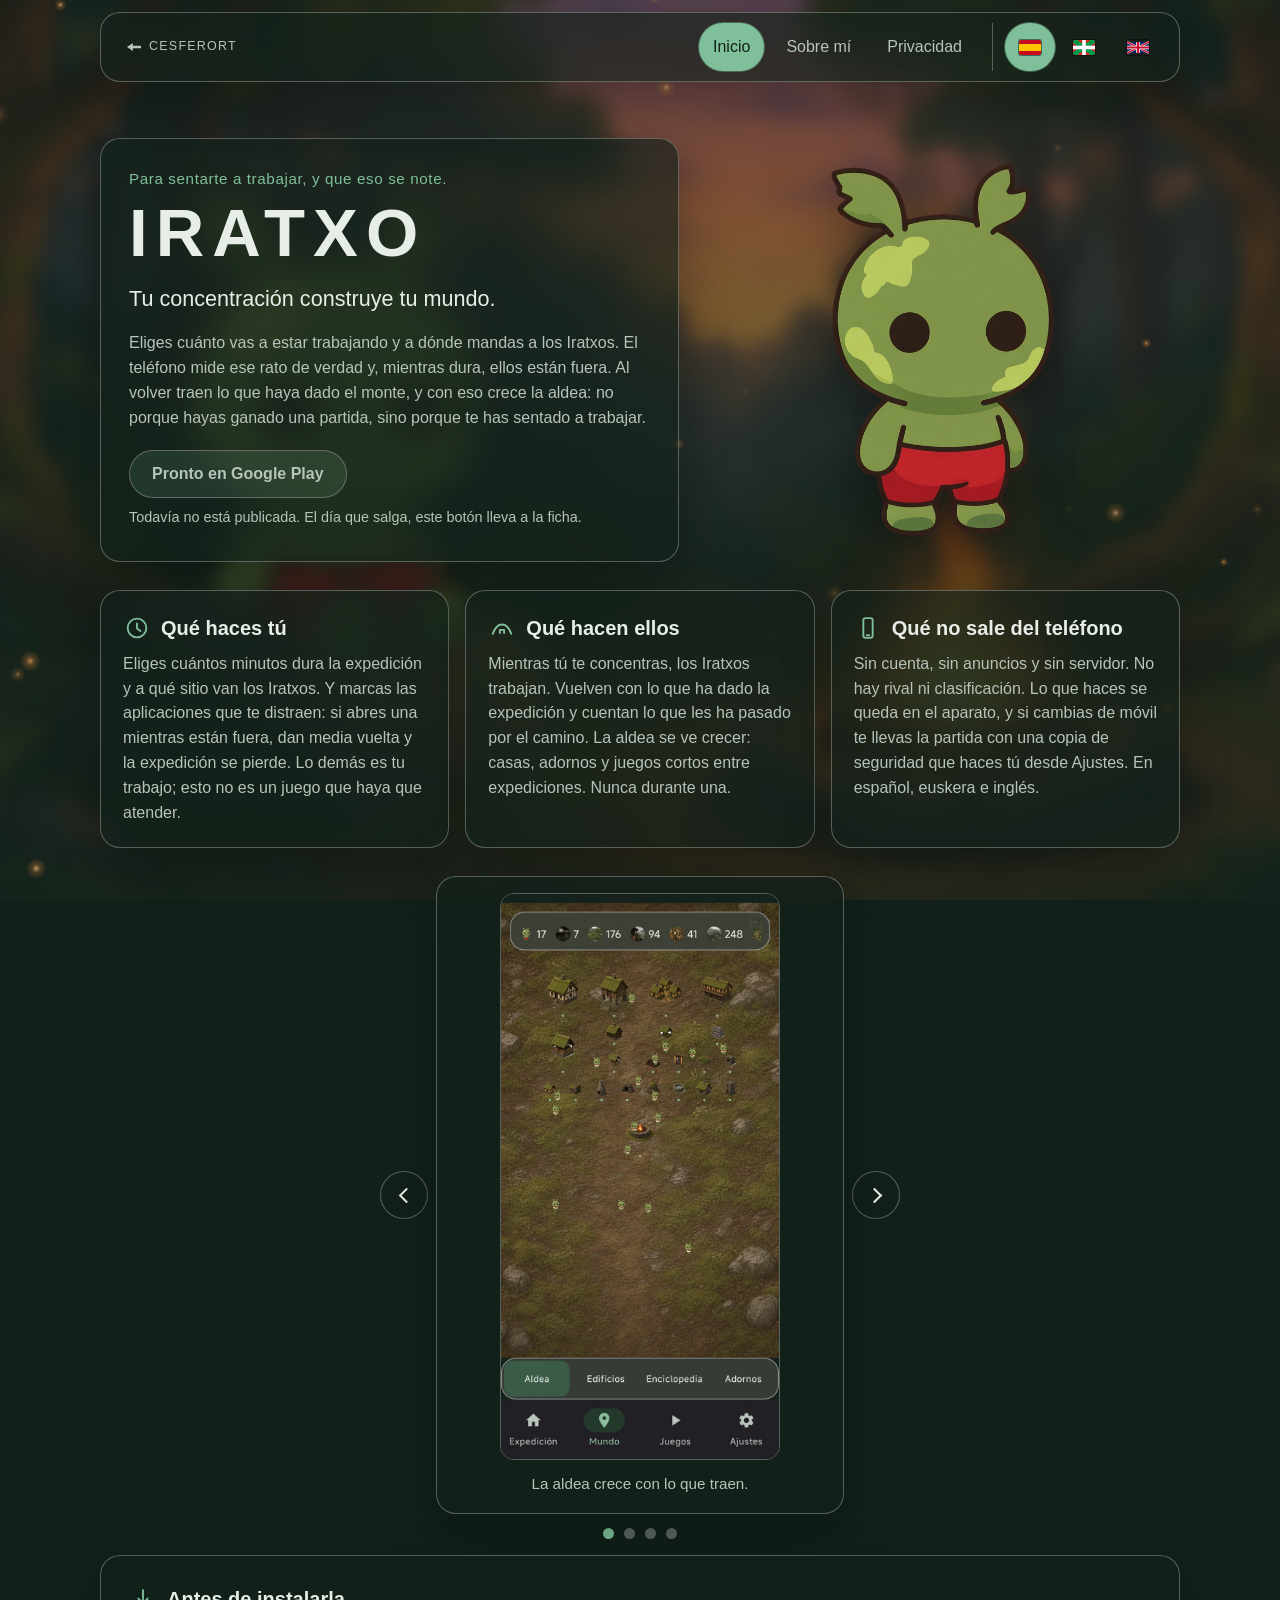
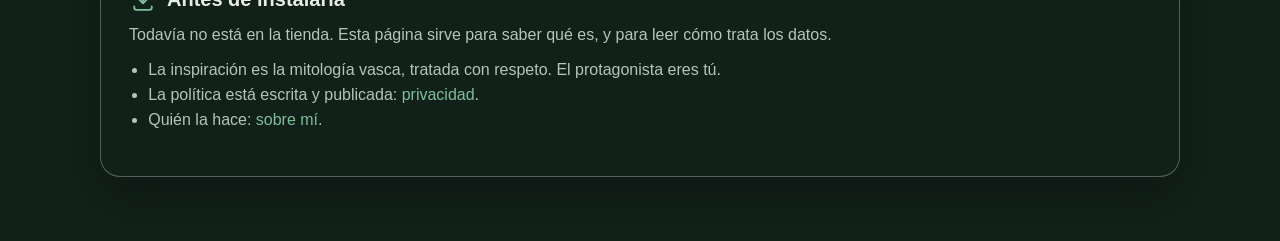
==== index.html @ 31bfb86c "La web de IRATXO, con una captura cada vez." ====
<!DOCTYPE html>
<html lang="es" translate="no">
<head>
  <meta charset="utf-8">
  <meta name="google" content="notranslate">
  <meta name="viewport" content="width=device-width, initial-scale=1">
  <title>IRATXO</title>
  <meta name="description" content="Eliges cuánto vas a trabajar y mandas a los Iratxos de expedición. IRATXO mide ese rato en el teléfono y la aldea crece con él. Sin cuentas, sin anuncios y sin servidor.">
  <link rel="canonical" href="https://cesferort.github.io/iratxo-site/">
  <meta property="og:type" content="website">
  <meta property="og:locale" content="es_ES">
  <meta property="og:title" content="IRATXO">
  <meta property="og:description" content="Eliges cuánto vas a trabajar y mandas a los Iratxos de expedición. IRATXO mide ese rato en el teléfono y la aldea crece con él. Sin cuentas, sin anuncios y sin servidor.">
  <meta property="og:url" content="https://cesferort.github.io/iratxo-site/">
  <meta property="og:image" content="https://cesferort.github.io/iratxo-site/art/share-2026-11.jpg">
  <meta property="og:image:width" content="1200">
  <meta property="og:image:height" content="630">
  <meta property="og:image:alt" content="Dos Iratxos junto a una hoguera, en el bosque.">
  <meta name="twitter:card" content="summary_large_image">
  <link rel="icon" href="art/favicon.png">
  <link rel="stylesheet" href="style.css">
</head>
<body>
  <div class="scene" aria-hidden="true"></div>
  <a class="skip" href="#contenido">Saltar al contenido</a>
  <header class="bar glass">
    <a class="home" href="https://cesferort.github.io/" target="_blank" rel="noopener">
      <span class="home-arrow" aria-hidden="true"></span>Cesferort
    </a>
    <input class="menu-check" id="menu-check" type="checkbox">
    <label class="menu-toggle" for="menu-check"><span class="visually-hidden">Menú</span><span class="burger" aria-hidden="true"></span></label>
    <nav class="nav" aria-label="Páginas">
      <a href="index.html" aria-current="page">Inicio</a>
      <a href="about/es.html">Sobre mí</a>
      <a href="privacy/es.html">Privacidad</a>
      <span class="langs">
        <a href="index.html" lang="es" aria-current="page" class="flag flag-es" aria-label="Español"><svg class="flag-svg" viewBox="0 0 22 15" aria-hidden="true"><rect width="22" height="15" fill="#c60b1e"/><rect y="4" width="22" height="7" fill="#ffc400"/></svg></a>
        <a href="eu.html" lang="eu" hreflang="eu" class="flag flag-eu" aria-label="Euskera"><svg class="flag-svg" viewBox="0 0 22 15" aria-hidden="true"><rect width="22" height="15" fill="#da291c"/><path fill="#009b48" d="M0 0h4.2L22 12.2V15h-4.2L0 2.8z"/><path fill="#009b48" d="M22 0h-4.2L0 12.2V15h4.2L22 2.8z"/><rect x="9.2" width="3.6" height="15" fill="#fff"/><rect y="5.7" width="22" height="3.6" fill="#fff"/></svg></a>
        <a href="en.html" lang="en" hreflang="en" class="flag flag-en" aria-label="Inglés"><svg class="flag-svg" viewBox="0 0 60 30" aria-hidden="true"><path fill="#012169" d="M0 0h60v30H0z"/><path stroke="#fff" stroke-width="6" d="M0 0l60 30m0-30L0 30"/><path stroke="#C8102E" stroke-width="4" d="M0 0l60 30m0-30L0 30"/><path stroke="#fff" stroke-width="10" d="M30 0v30M0 15h60"/><path stroke="#C8102E" stroke-width="6" d="M30 0v30M0 15h60"/></svg></a>
      </span>
    </nav>
  </header>
  <main id="contenido">
    <section class="hero">
      <div class="hero-copy glass">
        <p class="eyebrow">Para sentarte a trabajar, y que eso se note.</p>
        <h1>IRATXO</h1>
        <p class="lead">Tu concentración construye tu mundo.</p>
        <p class="plain">Eliges cuánto vas a estar trabajando y a dónde mandas a los Iratxos. El teléfono mide ese rato de verdad y, mientras dura, ellos están fuera. Al volver traen lo que haya dado el monte, y con eso crece la aldea: no porque hayas ganado una partida, sino porque te has sentado a trabajar.</p>
        <p class="store">
          <span class="cta cta-soon">Pronto en Google Play</span>
          <!-- Cuando la app esté publicada, este enlace sustituye al span de arriba:
               <a class="cta" href="https://play.google.com/store/apps/details?id=io.github.cesferort.iratxo">Descargar en Google Play</a> -->
        </p>
        <p class="store-note">Todavía no está publicada. El día que salga, este botón lleva a la ficha.</p>
      </div>
      <img class="hero-art" src="art/mound.png" alt="Iratxo: una criatura pequeña y verde, con pantalón rojo.">
    </section>
    <section class="cards" id="como" aria-labelledby="como-titulo">
      <h2 id="como-titulo" class="visually-hidden">Cómo funciona</h2>
      <article class="glass">
        <h2><svg viewBox="0 0 24 24" aria-hidden="true"><circle cx="12" cy="12" r="8" fill="none" stroke="currentColor" stroke-width="1.6"/><path d="M12 8v4.5l3 2" fill="none" stroke="currentColor" stroke-width="1.6" stroke-linecap="round"/></svg>Qué haces tú</h2>
        <p>Eliges cuántos minutos dura la expedición y a qué sitio van los Iratxos. Y marcas las aplicaciones que te distraen: si abres una mientras están fuera, dan media vuelta y la expedición se pierde. Lo demás es tu trabajo; esto no es un juego que haya que atender.</p>
      </article>
      <article class="glass">
        <h2><svg viewBox="0 0 24 24" aria-hidden="true"><path d="M4 17c2.2-6 4.8-8 8-8s5.8 2 8 8" fill="none" stroke="currentColor" stroke-width="1.6" stroke-linecap="round"/><path d="M10.2 17V13.6h3.6V17" fill="none" stroke="currentColor" stroke-width="1.6" stroke-linejoin="round"/></svg>Qué hacen ellos</h2>
        <p>Mientras tú te concentras, los Iratxos trabajan. Vuelven con lo que ha dado la expedición y cuentan lo que les ha pasado por el camino. La aldea se ve crecer: casas, adornos y juegos cortos entre expediciones. Nunca durante una.</p>
      </article>
      <article class="glass">
        <h2><svg viewBox="0 0 24 24" aria-hidden="true"><rect x="8" y="3.5" width="8" height="17" rx="2" fill="none" stroke="currentColor" stroke-width="1.6"/><path d="M11 18.2h2" stroke="currentColor" stroke-width="1.6" stroke-linecap="round"/></svg>Qué no sale del teléfono</h2>
        <p>Sin cuenta, sin anuncios y sin servidor. No hay rival ni clasificación. Lo que haces se queda en el aparato, y si cambias de móvil te llevas la partida con una copia de seguridad que haces tú desde Ajustes. En español, euskera e inglés.</p>
      </article>
    </section>
    <section class="shots" data-capturas aria-roledescription="carrusel" aria-label="Capturas">
      <div class="shot-row">
        <button type="button" class="shot-nav" data-prev aria-label="Captura anterior"></button>
        <div class="shot-stage">
          <figure class="glass">
            <img src="art/shots/aldea.webp" width="760" height="1537" alt="La aldea de IRATXO, con casas, Iratxos y la hoguera en el centro.">
            <figcaption>La aldea crece con lo que traen.</figcaption>
          </figure>
          <figure class="glass" hidden>
            <img src="art/shots/edificios.webp" width="760" height="1537" alt="La lista de edificios de IRATXO, con el nivel de cada uno.">
            <figcaption>Lo que se puede levantar.</figcaption>
          </figure>
          <figure class="glass" hidden>
            <img src="art/shots/enciclopedia.webp" width="760" height="1537" alt="La enciclopedia de IRATXO: Basajaun, Gaizkinak, Galtzagorriak, Iratxoak, Jentilak.">
            <figcaption>Mitología vasca, tratada con respeto.</figcaption>
          </figure>
          <figure class="glass" hidden>
            <img src="art/shots/juegos.webp" width="760" height="1537" alt="Los juegos del claro de IRATXO.">
            <figcaption>Juegos cortos entre expediciones. Nunca durante una.</figcaption>
          </figure>
        </div>
        <button type="button" class="shot-nav" data-next aria-label="Captura siguiente"></button>
      </div>
      <div class="shot-dots">
        <button type="button" data-punto class="is-on" aria-label="La aldea" aria-current="true"></button>
        <button type="button" data-punto aria-label="Los edificios"></button>
        <button type="button" data-punto aria-label="La enciclopedia"></button>
        <button type="button" data-punto aria-label="Los juegos"></button>
      </div>
    </section>
    <section class="panel glass">
      <h2><svg viewBox="0 0 24 24" aria-hidden="true"><path d="M12 3.5v11" fill="none" stroke="currentColor" stroke-width="1.6" stroke-linecap="round"/><path d="M8 10.8 12 14.8l4-4" fill="none" stroke="currentColor" stroke-width="1.6" stroke-linecap="round" stroke-linejoin="round"/><path d="M4.5 17.5v1.2a1.8 1.8 0 0 0 1.8 1.8h11.4a1.8 1.8 0 0 0 1.8-1.8v-1.2" fill="none" stroke="currentColor" stroke-width="1.6" stroke-linecap="round"/></svg>Antes de instalarla</h2>
      <p>Todavía no está en la tienda. Esta página sirve para saber qué es, y para leer cómo trata los datos.</p>
      <ul>
        <li>La inspiración es la mitología vasca, tratada con respeto. El protagonista eres tú.</li>
        <li>La política está escrita y publicada: <a href="privacy/es.html">privacidad</a>.</li>
        <li>Quién la hace: <a href="about/es.html">sobre mí</a>.</li>
      </ul>
    </section>
  </main>
  <script src="embers.js"></script>
  <script src="capturas.js"></script>
</body>
</html>
---- style.css ----
:root {
  color-scheme: dark;
  --night: #12211a;
  --mist: #e7ede7;
  --muted: #b7c4ba;
  --lichen: #7fbf9a;
  --bark: rgba(142, 150, 144, 0.55);
  --glass: rgba(18, 33, 26, 0.62);
  --glass-strong: rgba(18, 33, 26, 0.78);
  --hearth: #e0a458;
  --radius: 20px;
  --shadow: 0 18px 50px rgba(0, 0, 0, 0.28);
  font-family: "Segoe UI", "Helvetica Neue", sans-serif;
}

* { box-sizing: border-box; }

html { scroll-behavior: smooth; }

body {
  margin: 0;
  min-height: 100vh;
  padding-top: 12px;
  color: var(--mist);
  background: var(--night);
  line-height: 1.55;
}

.scene {
  position: fixed;
  inset: 0;
  z-index: -2;
  overflow: hidden;
  pointer-events: none;
}

#embers {
  position: fixed;
  inset: 0;
  z-index: -1;
  pointer-events: none;
}

.scene::before {
  content: "";
  position: absolute;
  inset: -48px;
  background:
    linear-gradient(180deg, rgba(18, 33, 26, 0.45), rgba(18, 33, 26, 0.78)),
    url("art/clearing.jpg") center / cover no-repeat;
  filter: blur(10px);
}

.skip {
  position: absolute;
  left: 12px;
  top: 12px;
  padding: 8px 12px;
  background: var(--night);
  color: var(--mist);
  z-index: 5;
  transform: translateY(-150%);
}

.skip:focus { transform: none; }

.visually-hidden {
  position: absolute;
  width: 1px;
  height: 1px;
  padding: 0;
  margin: -1px;
  overflow: hidden;
  clip: rect(0, 0, 0, 0);
  white-space: nowrap;
  border: 0;
}

/* El enlace al sitio padre va a la izquierda y separado del resto: no es una
   página hermana de ésta, se sale del sitio. Mezclarlo con la lista dejaría
   «Inicio» sin un referente claro. */
.home {
  display: inline-flex;
  align-items: center;
  gap: 8px;
  margin-right: auto;
  min-height: 48px;
  padding: 0 14px 0 10px;
  color: var(--muted);
  text-decoration: none;
  letter-spacing: 0.1em;
  text-transform: uppercase;
  font-size: 0.78rem;
  transition: color 220ms ease;
}

.home:hover { color: var(--lichen); }

.home-arrow {
  width: 14px;
  height: 8px;
  background: currentColor;
  clip-path: polygon(0 50%, 42% 0, 42% 34%, 100% 34%, 100% 66%, 42% 66%, 42% 100%);
}

/* Barra fija, en una sola línea y alineada a la derecha. */
.bar {
  position: sticky;
  top: 0;
  z-index: 2;
  display: flex;
  flex-wrap: wrap;
  align-items: center;
  justify-content: flex-end;
  gap: 4px 8px;
  width: min(1080px, calc(100% - 32px));
  margin: 0 auto;
  padding: 10px 16px;
}

.menu-check {
  position: absolute;
  width: 1px;
  height: 1px;
  padding: 0;
  margin: -1px;
  overflow: hidden;
  clip: rect(0, 0, 0, 0);
  white-space: nowrap;
  border: 0;
}

.menu-toggle {
  display: none;
}

@media (min-width: 801px) {
  .menu-check { display: none; }
}

.burger {
  position: relative;
  display: block;
  width: 18px;
  height: 2px;
  background: var(--mist);
}

.burger::before,
.burger::after {
  content: "";
  position: absolute;
  left: 0;
  width: 18px;
  height: 2px;
  background: var(--mist);
}

.burger::before { top: -6px; }
.burger::after { top: 6px; }

.nav {
  display: flex;
  flex-wrap: wrap;
  align-items: center;
  justify-content: flex-end;
  gap: 4px 8px;
}

.nav a,
.langs a {
  color: var(--muted);
  text-decoration: none;
  min-height: 48px;
  display: inline-flex;
  align-items: center;
  padding: 0 14px;
  border-radius: 999px;
  background: transparent;
  transition: color 220ms ease, background-color 220ms ease, box-shadow 220ms ease;
}

.nav a:hover,
.langs a:hover {
  color: var(--mist);
  background: rgba(127, 191, 154, 0.16);
}

.nav a[aria-current="page"],
.langs a[aria-current="page"] {
  color: var(--night);
  background: var(--lichen);
  box-shadow: 0 0 0 1px rgba(127, 191, 154, 0.4);
}

.nav a[aria-current="page"]:hover,
.langs a[aria-current="page"]:hover {
  color: var(--night);
  background: #9dcfb4;
}

.langs {
  display: inline-flex;
  gap: 4px;
  margin-left: 8px;
  padding-left: 12px;
  border-left: 1px solid var(--bark);
}

main {
  width: min(1080px, calc(100% - 32px));
  margin: 0 auto;
  padding: 28px 0 64px;
}

.hero {
  display: grid;
  grid-template-columns: 1.1fr 0.9fr;
  gap: 28px;
  align-items: center;
  margin-top: 28px;
}

.hero-copy { padding: 28px 28px 32px; }

.eyebrow {
  margin: 0 0 8px;
  color: var(--lichen);
  letter-spacing: 0.04em;
  font-size: 0.95rem;
}

h1 {
  margin: 0;
  font-size: clamp(2.4rem, 6vw, 4.2rem);
  font-weight: 650;
  letter-spacing: 0.12em;
  line-height: 1;
}

.page h1 {
  font-size: clamp(1.8rem, 4vw, 2.4rem);
  letter-spacing: 0;
  margin-bottom: 12px;
}

.lead {
  margin: 16px 0 0;
  font-size: 1.35rem;
  max-width: 28rem;
}

.plain {
  margin: 16px 0 0;
  max-width: 38rem;
  color: var(--muted);
}

.hero-art {
  width: min(100%, 420px);
  justify-self: center;
  filter: drop-shadow(0 18px 24px rgba(0, 0, 0, 0.35));
  animation: float 7s ease-in-out infinite;
}

.cards {
  display: grid;
  grid-template-columns: repeat(auto-fit, minmax(210px, 1fr));
  gap: 16px;
  margin-top: 28px;
}

article h2,
.panel h2 {
  display: flex;
  align-items: center;
  gap: 10px;
  margin: 0 0 8px;
  font-size: 1.25rem;
  font-weight: 650;
}

h2 svg {
  width: 28px;
  height: 28px;
  flex: none;
  color: var(--lichen);
}

article p,
.panel p,
.panel li { margin: 0; color: var(--muted); }

article p + p,
.panel p + p,
.panel ul { margin-top: 10px; }

.panel { margin-top: 16px; padding: 28px; }

article.page {
  padding: 36px 40px 48px;
}

article.page h1 { margin-bottom: 8px; }

article.page .updated {
  margin: 0 0 28px;
  color: var(--lichen);
  letter-spacing: 0.03em;
  font-size: 0.95rem;
}

article.page h2 {
  display: block;
  margin-top: 36px;
}

article.page p + p,
article.page ul { margin-top: 16px; }

article.page ul {
  display: grid;
  gap: 12px;
}

article.page li { margin: 0; }

.panel ul { padding-left: 1.2rem; }

.panel a {
  color: var(--lichen);
  text-decoration: none;
  transition: color 220ms ease;
}

.panel a:hover { color: var(--mist); }

footer a {
  color: var(--muted);
  text-decoration: none;
  transition: color 220ms ease;
}

footer a:hover { color: var(--mist); }

footer {
  width: min(1080px, calc(100% - 32px));
  margin: 0 auto 32px;
  color: var(--muted);
  font-size: 0.95rem;
}

.glass {
  background: var(--glass);
  border: 1px solid var(--bark);
  border-radius: var(--radius);
  box-shadow: var(--shadow);
  backdrop-filter: blur(16px);
}

/* `both` fija el fotograma 0% mientras la animación sigue pendiente, y en una
   pestaña que aún no compone eso deja el bloque invisible hasta que algo
   fuerza un repintado. Con la opacidad declarada aparte y `forwards`, lo peor
   que puede pasar es que no anime. */
article.glass,
.hero-copy,
.shots figure {
  opacity: 1;
  animation: rise 700ms ease forwards;
}

.cards article:nth-child(2) { animation-delay: 80ms; }
.cards article:nth-child(3) { animation-delay: 160ms; }

/* Las cajas no se mueven al pasar por encima: ninguna lleva a ningún sitio, y moverse
   prometería que se puede pulsar. Sólo cambia la luz. */
.glass {
  transition:
    border-color 240ms ease,
    background-color 240ms ease,
    box-shadow 240ms ease;
}

article.glass,
.hero-copy {
  padding: 22px;
}

.hero-copy { padding: 28px 28px 32px; }

main .glass:hover {
  border-color: rgba(127, 191, 154, 0.85);
  background: rgba(28, 48, 38, 0.72);
  box-shadow: 0 22px 48px rgba(0, 0, 0, 0.34);
}


/* Capturas reales de la app, recortadas para quitar la barra de estado y la de
   navegación del sistema. El alto se fija con aspect-ratio para que el hueco no
   salte mientras cargan. */
.shots {
  max-width: 520px;
  margin: 28px auto 0;
}

.shot-row {
  display: grid;
  grid-template-columns: 48px minmax(0, 1fr) 48px;
  gap: 8px;
  align-items: center;
}

.shot-stage figure {
  margin: 0;
  padding: 16px 16px 4px;
  text-align: center;
}

.shot-stage figure[hidden] { display: none; }

.shots img {
  display: block;
  width: min(100%, 280px);
  height: auto;
  margin: 0 auto;
  aspect-ratio: 760 / 1537;
  border-radius: 14px;
  border: 1px solid var(--bark);
}

.shot-nav {
  width: 48px;
  height: 48px;
  padding: 0;
  border: 1px solid var(--bark);
  border-radius: 999px;
  background: rgba(18, 33, 26, 0.72);
  color: var(--mist);
  cursor: pointer;
}

.shot-nav::before {
  content: "";
  display: block;
  width: 9px;
  height: 9px;
  margin: 0 auto;
  border-left: 2px solid currentColor;
  border-bottom: 2px solid currentColor;
}

.shot-nav[data-prev]::before { transform: rotate(45deg); margin-left: 20px; }
.shot-nav[data-next]::before { transform: rotate(-135deg); margin-left: 16px; }

.shot-nav:hover {
  border-color: var(--lichen);
  color: var(--mist);
}

.shot-dots {
  display: flex;
  justify-content: center;
  gap: 10px;
  margin-top: 14px;
}

.shot-dots button {
  width: 11px;
  height: 11px;
  padding: 0;
  border: 0;
  border-radius: 999px;
  background: rgba(231, 237, 231, 0.35);
  cursor: pointer;
}

.shot-dots button.is-on,
.shot-dots button[aria-current="true"] { background: var(--lichen); }

.shots figcaption {
  padding: 12px 4px 14px;
  color: var(--muted);
  font-size: 0.95rem;
}

/* Botón de la tienda. `.cta-soon` es el mismo botón apagado, mientras la app no esté publicada. */
.store { margin: 20px 0 0; }

.cta {
  display: inline-flex;
  align-items: center;
  justify-content: center;
  min-height: 48px;
  padding: 0 22px;
  border-radius: 999px;
  background: var(--lichen);
  color: var(--night);
  font-weight: 650;
  text-decoration: none;
  border: 1px solid transparent;
  transition: background-color 220ms ease, box-shadow 220ms ease;
}

.cta:hover { background: #9dcfb4; }

.cta-soon {
  background: rgba(127, 191, 154, 0.14);
  border-color: var(--bark);
  color: var(--muted);
  font-weight: 600;
  cursor: default;
}

.store-note {
  margin: 8px 0 0;
  color: var(--muted);
  font-size: 0.9rem;
}

:focus-visible {
  outline: 2px solid var(--lichen);
  outline-offset: 3px;
}

@keyframes float {
  0%, 100% { transform: translateY(0); }
  50% { transform: translateY(-8px); }
}

@keyframes rise {
  from { opacity: 0; transform: translateY(12px); }
  to { opacity: 1; transform: none; }
}

@media (max-width: 800px) {
  .hero,
  .cards { grid-template-columns: 1fr; }
  body { padding-top: 0; }
  .bar { top: 0; width: 100%; margin: 0; border-radius: 0; padding: 6px 8px; }
  .menu-toggle {
    display: inline-flex;
    align-items: center;
    justify-content: center;
    width: 48px;
    height: 48px;
    margin-left: auto;
    border-radius: 999px;
    cursor: pointer;
  }
  .nav {
    display: none;
    flex-basis: 100%;
    flex-direction: column;
    align-items: stretch;
    padding: 4px 0 8px;
  }
  .menu-check:checked ~ .nav { display: flex; }
  .menu-check:focus-visible + .menu-toggle {
    outline: 2px solid var(--lichen);
    outline-offset: 3px;
  }
  .menu-check:checked + .menu-toggle .burger { background: transparent; }
  .menu-check:checked + .menu-toggle .burger::before { top: 0; transform: rotate(45deg); }
  .menu-check:checked + .menu-toggle .burger::after { top: 0; transform: rotate(-45deg); }
  .home { font-size: 0.72rem; padding-left: 6px; }
  .langs {
    flex-basis: auto;
    justify-content: flex-start;
    width: 100%;
    margin: 4px 0 0;
    padding: 8px 0 0;
    border-left: 0;
    border-top: 1px solid var(--bark);
  }
  article.page { padding: 24px 20px 36px; }
}

@media (prefers-reduced-motion: reduce) {
  html { scroll-behavior: auto; }
  .hero-art,
  article.glass,
  .hero-copy,
  .shots figure { animation: none; }
  }

/* Idioma: la bandera, no las siglas. */
.langs a.flag .flag-svg {
  width: 22px;
  height: 15px;
  display: block;
  border-radius: 2px;
  box-shadow: 0 0 0 1px rgba(0, 0, 0, 0.45);
}
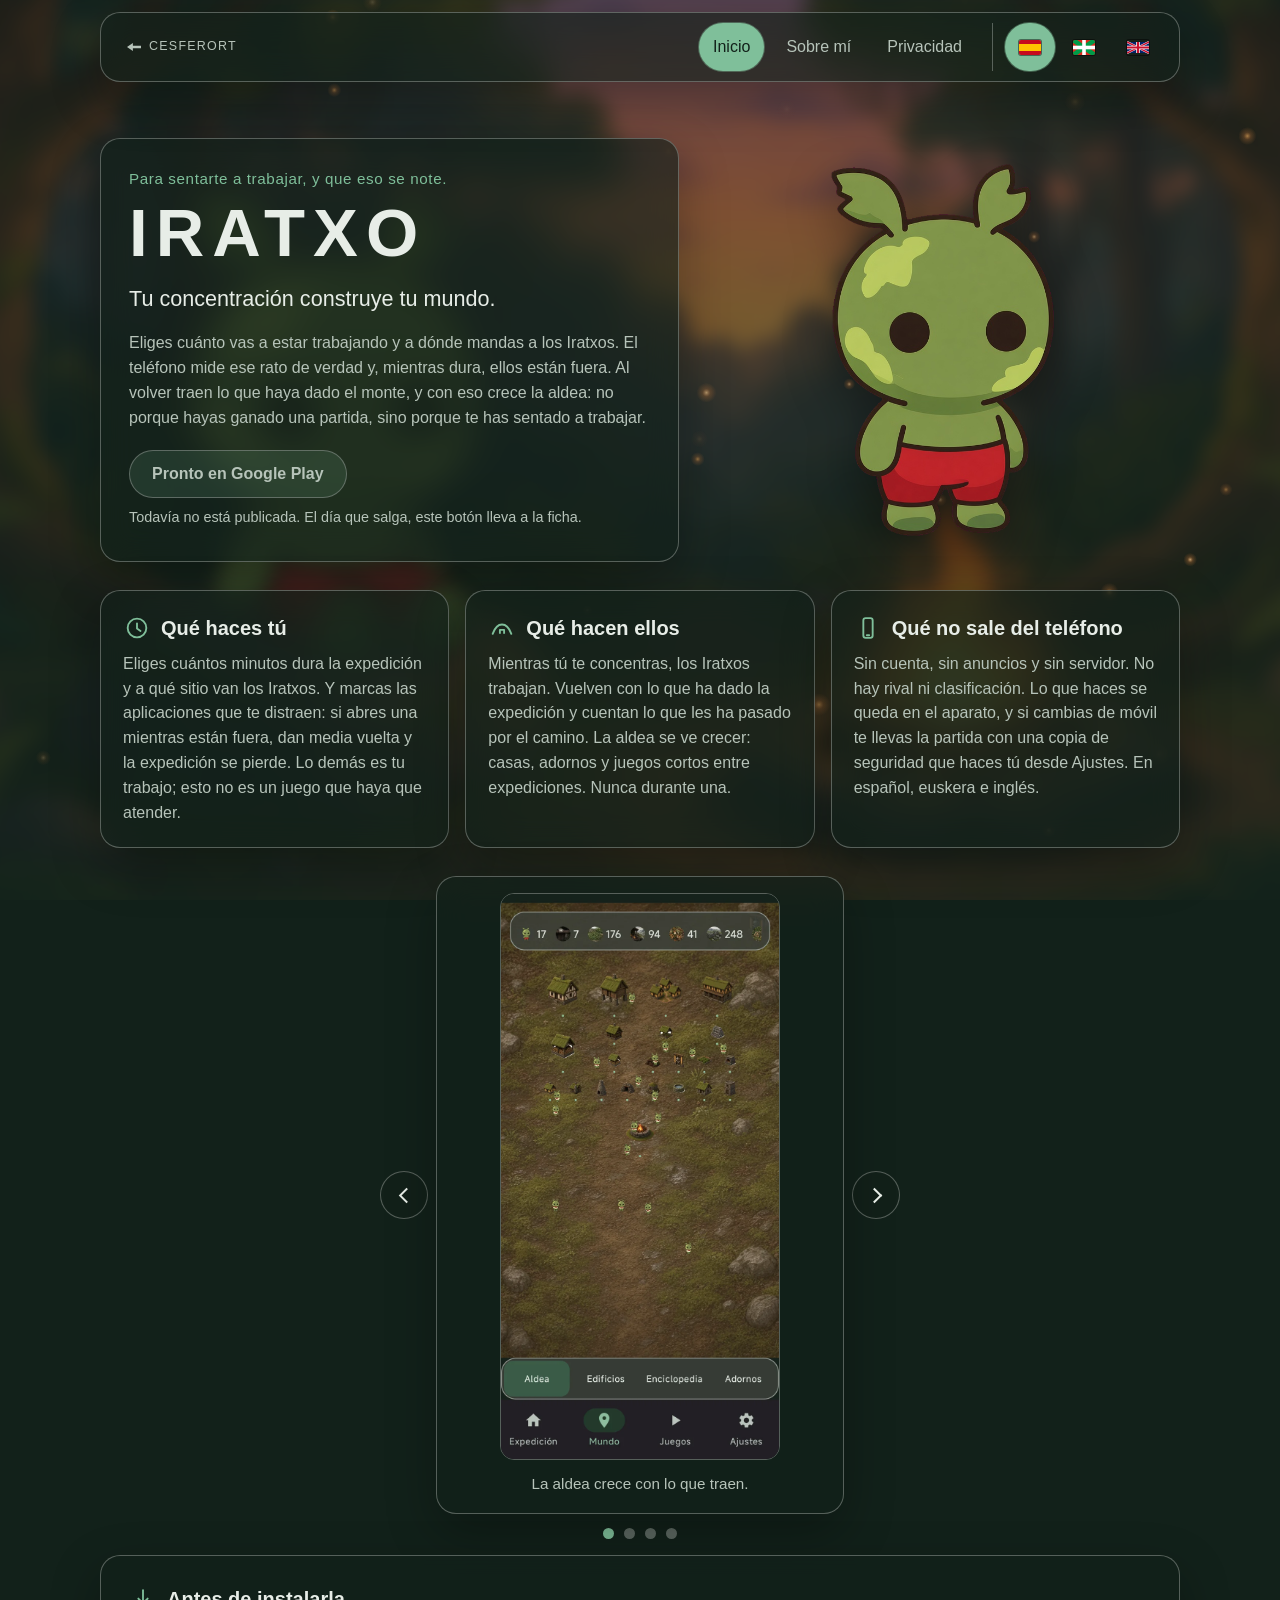
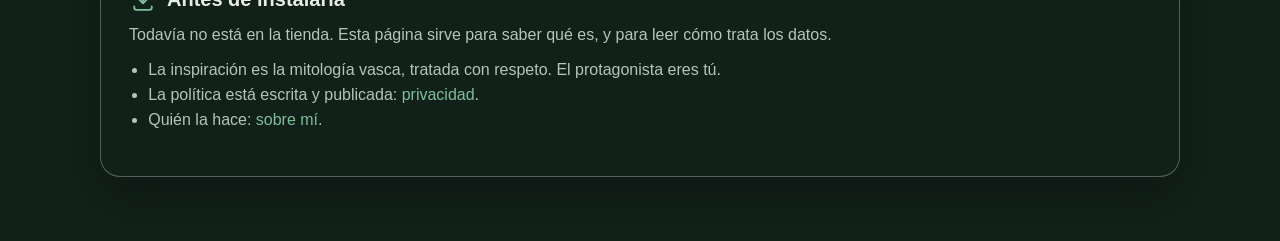
==== commit cbd8ebdd: "Los favicon dejan de quedarse pegados en la cache del navegador." ====
--- a/index.html
+++ b/index.html
@@ -17,7 +17,8 @@
   <meta property="og:image:height" content="630">
   <meta property="og:image:alt" content="Dos Iratxos junto a una hoguera, en el bosque.">
   <meta name="twitter:card" content="summary_large_image">
-  <link rel="icon" href="art/favicon.png">
+  <link rel="icon" type="image/png" sizes="32x32" href="art/favicon.png">
+  <link rel="apple-touch-icon" href="art/favicon.png">
   <link rel="stylesheet" href="style.css">
 </head>
 <body>
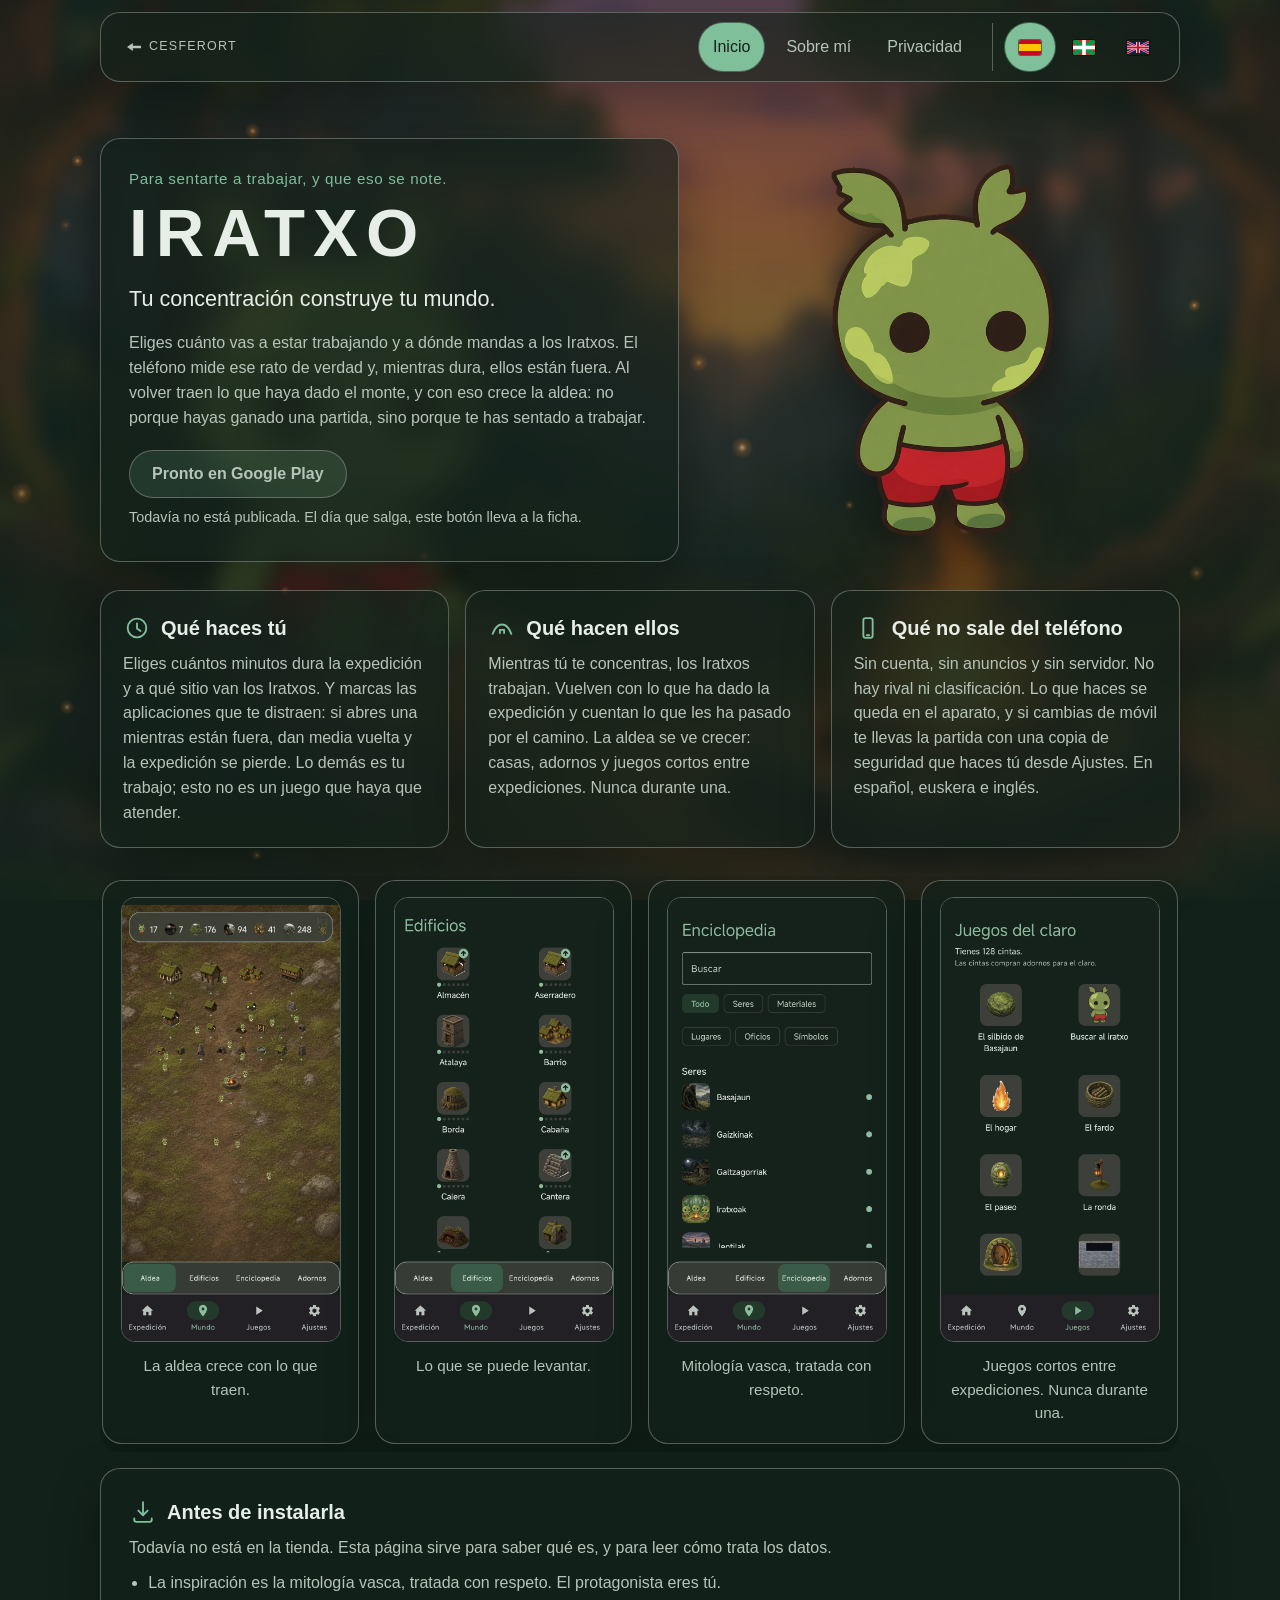
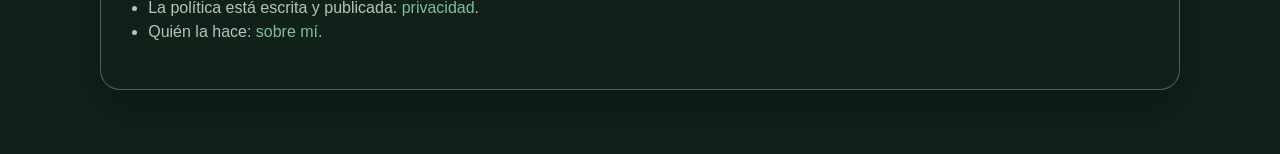
==== commit 151963c1: "Las capturas se pasan con el dedo y se ven todas a la vez en pantallas anchas. El sitio publicado no" ====
--- a/index.html
+++ b/index.html
@@ -75,20 +75,20 @@
     <section class="shots" data-capturas aria-roledescription="carrusel" aria-label="Capturas">
       <div class="shot-row">
         <button type="button" class="shot-nav" data-prev aria-label="Captura anterior"></button>
-        <div class="shot-stage">
+        <div class="shot-stage" data-pista tabindex="0">
           <figure class="glass">
             <img src="art/shots/aldea.webp" width="760" height="1537" alt="La aldea de IRATXO, con casas, Iratxos y la hoguera en el centro.">
             <figcaption>La aldea crece con lo que traen.</figcaption>
           </figure>
-          <figure class="glass" hidden>
+          <figure class="glass">
             <img src="art/shots/edificios.webp" width="760" height="1537" alt="La lista de edificios de IRATXO, con el nivel de cada uno.">
             <figcaption>Lo que se puede levantar.</figcaption>
           </figure>
-          <figure class="glass" hidden>
+          <figure class="glass">
             <img src="art/shots/enciclopedia.webp" width="760" height="1537" alt="La enciclopedia de IRATXO: Basajaun, Gaizkinak, Galtzagorriak, Iratxoak, Jentilak.">
             <figcaption>Mitología vasca, tratada con respeto.</figcaption>
           </figure>
-          <figure class="glass" hidden>
+          <figure class="glass">
             <img src="art/shots/juegos.webp" width="760" height="1537" alt="Los juegos del claro de IRATXO.">
             <figcaption>Juegos cortos entre expediciones. Nunca durante una.</figcaption>
           </figure>
--- a/style.css
+++ b/style.css
@@ -396,31 +396,47 @@
 
 
 /* Capturas reales de la app, recortadas para quitar la barra de estado y la de
-   navegación del sistema. El alto se fija con aspect-ratio para que el hueco no
-   salte mientras cargan. */
+   navegación del sistema. Van en una tira horizontal con scroll-snap: se pasan
+   con el dedo, la rueda o el teclado, y en pantallas anchas caben las cuatro a
+   la vez, sin nada que pasar. El alto de cada captura se ata a la altura de la
+   ventana para que la sección siguiente siempre asome por debajo. */
 .shots {
-  max-width: 520px;
-  margin: 28px auto 0;
+  position: relative;
+  margin-top: 28px;
 }
 
 .shot-row {
-  display: grid;
-  grid-template-columns: 48px minmax(0, 1fr) 48px;
-  gap: 8px;
-  align-items: center;
-}
+  position: relative;
+}
+
+.shot-stage {
+  --shot-w: min(220px, calc((100vh - 220px) * 760 / 1537), 62vw);
+  display: flex;
+  gap: 16px;
+  overflow-x: auto;
+  overscroll-behavior-x: contain;
+  scroll-snap-type: x mandatory;
+  scroll-padding-inline: 0;
+  scrollbar-width: none;
+  padding: 4px 2px 8px;
+  border-radius: var(--radius);
+}
+
+.shot-stage::-webkit-scrollbar { display: none; }
 
 .shot-stage figure {
+  flex: 1 0 calc(var(--shot-w) + 32px);
+  min-width: calc(var(--shot-w) + 32px);
   margin: 0;
   padding: 16px 16px 4px;
   text-align: center;
-}
-
-.shot-stage figure[hidden] { display: none; }
+  scroll-snap-align: center;
+}
 
 .shots img {
   display: block;
-  width: min(100%, 280px);
+  width: var(--shot-w);
+  max-width: 100%;
   height: auto;
   margin: 0 auto;
   aspect-ratio: 760 / 1537;
@@ -428,59 +444,92 @@
   border: 1px solid var(--bark);
 }
 
+.shots figcaption {
+  padding: 12px 4px 14px;
+  color: var(--muted);
+  font-size: 0.95rem;
+}
+
+/* Flechas y puntos sólo aparecen cuando la tira se desborda (lo decide
+   capturas.js con la clase `is-scroll`). */
+.shot-nav,
+.shot-dots { display: none; }
+
+.shots.is-scroll .shot-nav,
+.shots.is-scroll .shot-dots { display: flex; }
+
 .shot-nav {
+  position: absolute;
+  top: 50%;
+  z-index: 1;
+  align-items: center;
+  justify-content: center;
   width: 48px;
   height: 48px;
   padding: 0;
   border: 1px solid var(--bark);
   border-radius: 999px;
-  background: rgba(18, 33, 26, 0.72);
+  background: var(--glass-strong);
   color: var(--mist);
   cursor: pointer;
-}
+  transform: translateY(-50%);
+  backdrop-filter: blur(10px);
+  transition: opacity 200ms ease, border-color 200ms ease;
+}
+
+.shot-nav[data-prev] { left: -8px; }
+.shot-nav[data-next] { right: -8px; }
 
 .shot-nav::before {
   content: "";
   display: block;
   width: 9px;
   height: 9px;
-  margin: 0 auto;
   border-left: 2px solid currentColor;
   border-bottom: 2px solid currentColor;
 }
 
-.shot-nav[data-prev]::before { transform: rotate(45deg); margin-left: 20px; }
-.shot-nav[data-next]::before { transform: rotate(-135deg); margin-left: 16px; }
-
-.shot-nav:hover {
-  border-color: var(--lichen);
-  color: var(--mist);
+.shot-nav[data-prev]::before { transform: translateX(2px) rotate(45deg); }
+.shot-nav[data-next]::before { transform: translateX(-2px) rotate(-135deg); }
+
+.shot-nav:hover { border-color: var(--lichen); }
+
+.shot-nav:disabled {
+  opacity: 0;
+  pointer-events: none;
 }
 
 .shot-dots {
+  justify-content: center;
+  gap: 4px;
+  margin-top: 8px;
+}
+
+/* El botón mide 32px para el dedo; el punto que se ve es el ::before. */
+.shot-dots button {
   display: flex;
+  align-items: center;
   justify-content: center;
-  gap: 10px;
-  margin-top: 14px;
-}
-
-.shot-dots button {
-  width: 11px;
-  height: 11px;
+  width: 32px;
+  height: 32px;
   padding: 0;
   border: 0;
+  background: none;
+  cursor: pointer;
+}
+
+.shot-dots button::before {
+  content: "";
+  width: 10px;
+  height: 10px;
   border-radius: 999px;
   background: rgba(231, 237, 231, 0.35);
-  cursor: pointer;
-}
-
-.shot-dots button.is-on,
-.shot-dots button[aria-current="true"] { background: var(--lichen); }
-
-.shots figcaption {
-  padding: 12px 4px 14px;
-  color: var(--muted);
-  font-size: 0.95rem;
+  transition: background-color 200ms ease, width 200ms ease;
+}
+
+.shot-dots button[aria-current="true"]::before {
+  width: 22px;
+  background: var(--lichen);
 }
 
 /* Botón de la tienda. `.cta-soon` es el mismo botón apagado, mientras la app no esté publicada. */
